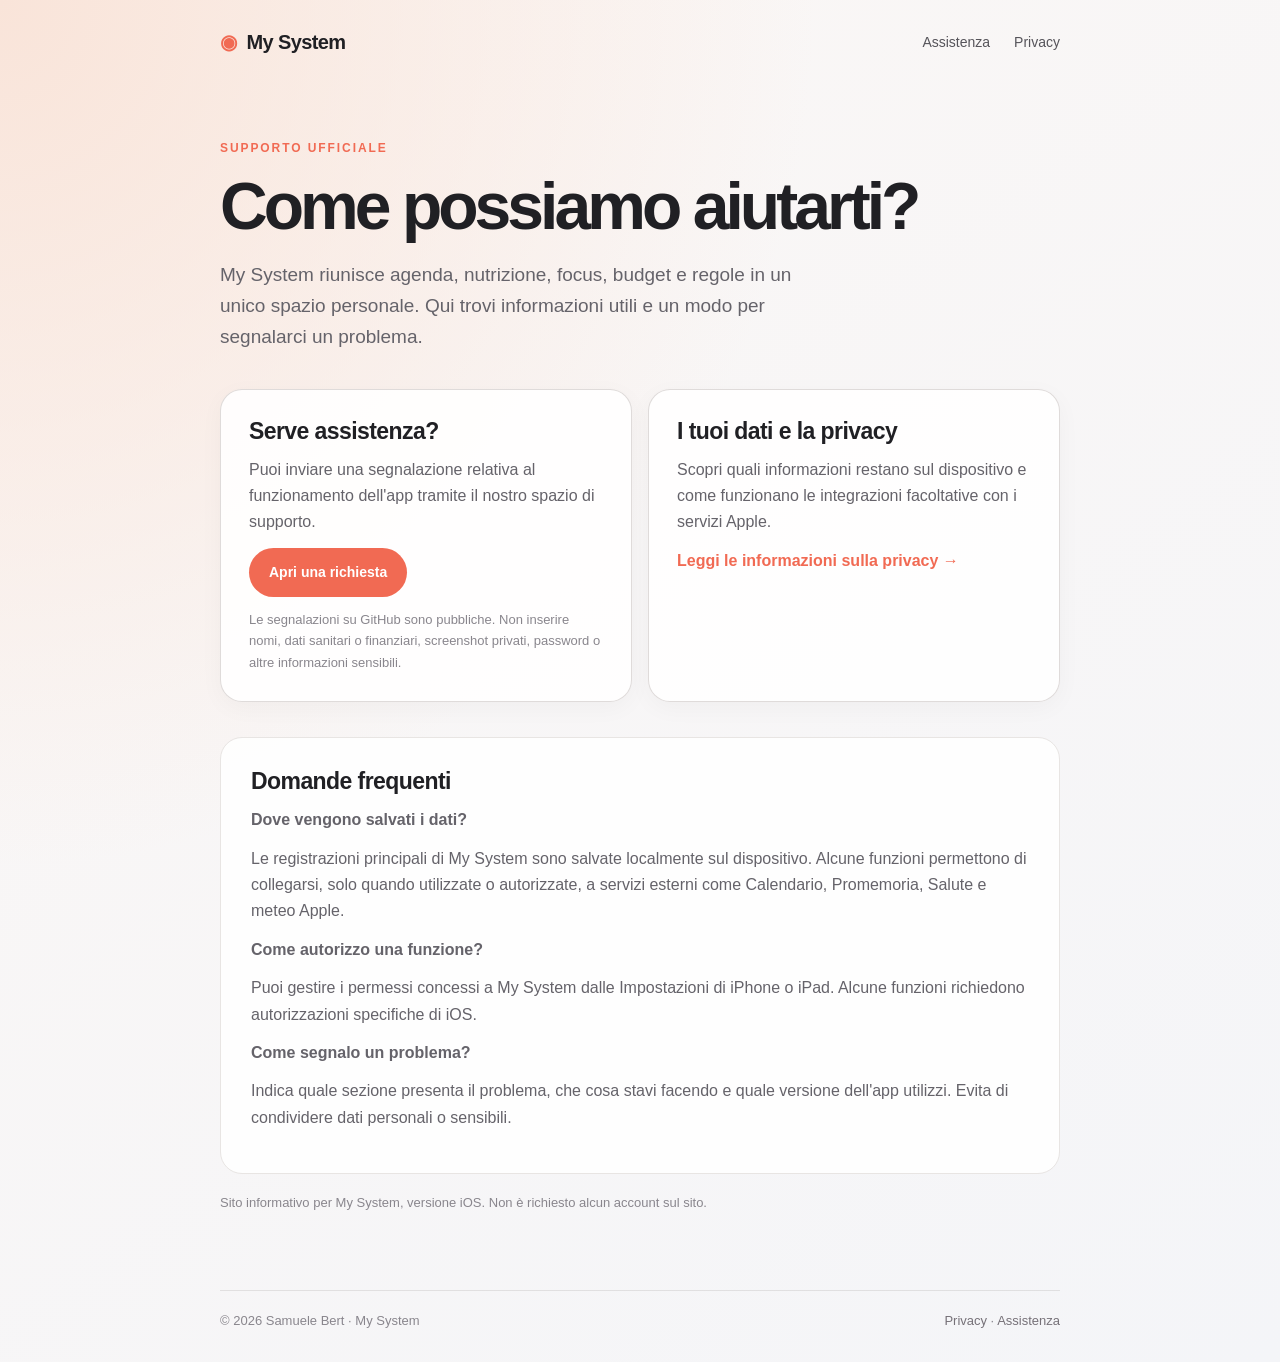
==== index.html @ 3a421526 "Add My System public support and privacy website: index.html" ====
<!doctype html><html lang="it"><head><meta charset="utf-8"><meta name="viewport" content="width=device-width,initial-scale=1"><meta name="description" content="Assistenza e informazioni per My System, l'app per agenda, nutrizione, focus, budget e regole."><title>Assistenza · My System</title><link rel="stylesheet" href="style.css"></head><body><nav><a class="brand" href="./">My System</a><div class="links"><a href="./" aria-current="page">Assistenza</a><a href="privacy.html">Privacy</a></div></nav><main><span class="eyebrow">Supporto ufficiale</span><h1>Come possiamo aiutarti?</h1><p class="lead">My System riunisce agenda, nutrizione, focus, budget e regole in un unico spazio personale. Qui trovi informazioni utili e un modo per segnalarci un problema.</p><div class="cards"><article class="card"><h2>Serve assistenza?</h2><p>Puoi inviare una segnalazione relativa al funzionamento dell'app tramite il nostro spazio di supporto.</p><p><a class="button" href="https://github.com/samuele-bert/mysystem-support/issues/new/choose">Apri una richiesta</a></p><p class="subtle">Le segnalazioni su GitHub sono pubbliche. Non inserire nomi, dati sanitari o finanziari, screenshot privati, password o altre informazioni sensibili.</p></article><article class="card"><h2>I tuoi dati e la privacy</h2><p>Scopri quali informazioni restano sul dispositivo e come funzionano le integrazioni facoltative con i servizi Apple.</p><p><a href="privacy.html">Leggi le informazioni sulla privacy →</a></p></article></div><section class="section"><h2>Domande frequenti</h2><p><strong>Dove vengono salvati i dati?</strong></p><p>Le registrazioni principali di My System sono salvate localmente sul dispositivo. Alcune funzioni permettono di collegarsi, solo quando utilizzate o autorizzate, a servizi esterni come Calendario, Promemoria, Salute e meteo Apple.</p><p><strong>Come autorizzo una funzione?</strong></p><p>Puoi gestire i permessi concessi a My System dalle Impostazioni di iPhone o iPad. Alcune funzioni richiedono autorizzazioni specifiche di iOS.</p><p><strong>Come segnalo un problema?</strong></p><p>Indica quale sezione presenta il problema, che cosa stavi facendo e quale versione dell'app utilizzi. Evita di condividere dati personali o sensibili.</p></section><p class="subtle">Sito informativo per My System, versione iOS. Non è richiesto alcun account sul sito.</p></main><footer><span>© 2026 Samuele Bert · My System</span><span><a href="privacy.html">Privacy</a> · <a href="./">Assistenza</a></span></footer></body></html>
---- style.css ----
:root{color-scheme:light dark;--ink:#202024;--muted:#74747b;--line:#e8e5e3;--coral:#f16a53;--bg:#faf8f7;--card:#fff}*{box-sizing:border-box}html{font-family:-apple-system,BlinkMacSystemFont,"SF Pro Display","Helvetica Neue",sans-serif;scroll-behavior:smooth}body{margin:0;color:var(--ink);background:radial-gradient(ellipse at top left,#f9e4d9 0,transparent 45%),linear-gradient(145deg,#fbf7f5,#f4f5f8);min-height:100vh}a{color:inherit}nav,main,footer{width:min(840px,calc(100% - 40px));margin:auto}nav{display:flex;align-items:center;justify-content:space-between;padding:30px 0 12px;gap:20px}.brand{font-size:20px;font-weight:750;letter-spacing:-.6px;text-decoration:none}.brand::before{content:"◉";color:var(--coral);margin-right:10px}nav .links{display:flex;gap:24px}nav .links a{text-decoration:none;font-size:14px;color:#56545a}nav .links a:hover{color:var(--coral)}main{padding:72px 0 64px}.eyebrow{color:var(--coral);font-size:12px;letter-spacing:.16em;font-weight:750;text-transform:uppercase}h1{font-size:clamp(42px,7vw,66px);letter-spacing:-.06em;line-height:1.04;margin:16px 0 18px}h2{font-size:23px;letter-spacing:-.025em;margin:0 0 12px}p{line-height:1.65;color:#65636a;margin:0 0 12px}.lead{font-size:19px;max-width:620px;margin:0 0 36px}.cards{display:grid;grid-template-columns:repeat(2,minmax(0,1fr));gap:16px;margin:35px 0}.card{background:rgba(255,255,255,.88);border:1px solid rgba(220,216,214,.9);box-shadow:0 6px 25px rgba(41,30,25,.035);border-radius:22px;padding:28px}.card p:last-child{margin-bottom:0}.card a{color:var(--coral);font-weight:650;text-decoration:none}.subtle{color:#89868d;font-size:13px}.button{display:inline-block;background:var(--coral);color:#fff!important;text-decoration:none;font-size:14px;padding:13px 20px;border-radius:999px;font-weight:700}.section{background:rgba(255,255,255,.88);border:1px solid var(--line);border-radius:22px;padding:30px;margin:18px 0}.section h2{margin-bottom:12px}.section ul{color:#65636a;line-height:1.75;padding-left:22px}.section li{margin:6px 0}footer{border-top:1px solid rgba(160,155,155,.25);padding:22px 0 34px;color:#89868d;font-size:13px;display:flex;justify-content:space-between;gap:16px;flex-wrap:wrap}footer a{text-decoration:none;color:#767178}@media(max-width:620px){nav{padding-top:22px}.cards{grid-template-columns:1fr}main{padding:45px 0}.card,.section{padding:23px}nav .links{gap:14px}}@media(prefers-color-scheme:dark){:root{--ink:#f5f3f3;--muted:#bdb8b8;--line:#464145;--bg:#222126;--card:#2e292c}body{background:radial-gradient(ellipse at top left,#452f2c 0,transparent 48%),linear-gradient(145deg,#212024,#28262d)}nav .links a,.subtle,footer,footer a{color:#b9b4b7}p,.section ul{color:#c9c4c6}.card,.section{background:#302d32;border-color:#494349}.brand{color:#fafafa}}
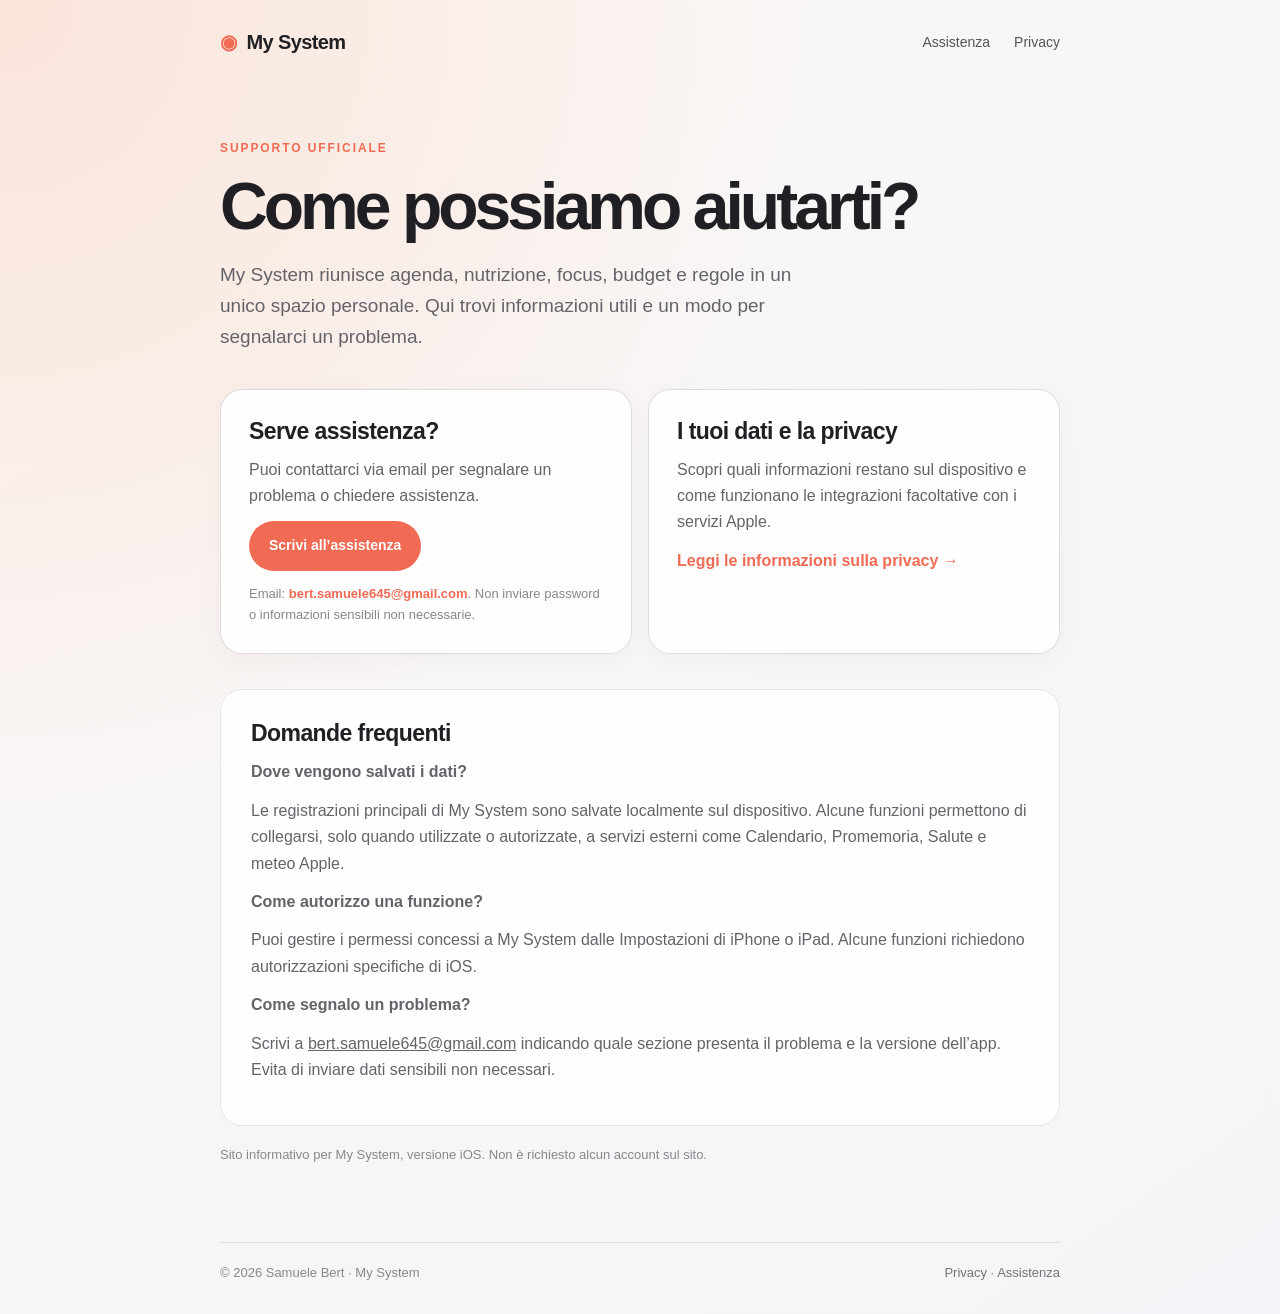
==== commit 6e50540b: "Add My System support contact to index.html" ====
--- a/index.html
+++ b/index.html
@@ -1 +1 @@
-<!doctype html><html lang="it"><head><meta charset="utf-8"><meta name="viewport" content="width=device-width,initial-scale=1"><meta name="description" content="Assistenza e informazioni per My System, l'app per agenda, nutrizione, focus, budget e regole."><title>Assistenza · My System</title><link rel="stylesheet" href="style.css"></head><body><nav><a class="brand" href="./">My System</a><div class="links"><a href="./" aria-current="page">Assistenza</a><a href="privacy.html">Privacy</a></div></nav><main><span class="eyebrow">Supporto ufficiale</span><h1>Come possiamo aiutarti?</h1><p class="lead">My System riunisce agenda, nutrizione, focus, budget e regole in un unico spazio personale. Qui trovi informazioni utili e un modo per segnalarci un problema.</p><div class="cards"><article class="card"><h2>Serve assistenza?</h2><p>Puoi inviare una segnalazione relativa al funzionamento dell'app tramite il nostro spazio di supporto.</p><p><a class="button" href="https://github.com/samuele-bert/mysystem-support/issues/new/choose">Apri una richiesta</a></p><p class="subtle">Le segnalazioni su GitHub sono pubbliche. Non inserire nomi, dati sanitari o finanziari, screenshot privati, password o altre informazioni sensibili.</p></article><article class="card"><h2>I tuoi dati e la privacy</h2><p>Scopri quali informazioni restano sul dispositivo e come funzionano le integrazioni facoltative con i servizi Apple.</p><p><a href="privacy.html">Leggi le informazioni sulla privacy →</a></p></article></div><section class="section"><h2>Domande frequenti</h2><p><strong>Dove vengono salvati i dati?</strong></p><p>Le registrazioni principali di My System sono salvate localmente sul dispositivo. Alcune funzioni permettono di collegarsi, solo quando utilizzate o autorizzate, a servizi esterni come Calendario, Promemoria, Salute e meteo Apple.</p><p><strong>Come autorizzo una funzione?</strong></p><p>Puoi gestire i permessi concessi a My System dalle Impostazioni di iPhone o iPad. Alcune funzioni richiedono autorizzazioni specifiche di iOS.</p><p><strong>Come segnalo un problema?</strong></p><p>Indica quale sezione presenta il problema, che cosa stavi facendo e quale versione dell'app utilizzi. Evita di condividere dati personali o sensibili.</p></section><p class="subtle">Sito informativo per My System, versione iOS. Non è richiesto alcun account sul sito.</p></main><footer><span>© 2026 Samuele Bert · My System</span><span><a href="privacy.html">Privacy</a> · <a href="./">Assistenza</a></span></footer></body></html>+<!doctype html><html lang="it"><head><meta charset="utf-8"><meta name="viewport" content="width=device-width,initial-scale=1"><meta name="description" content="Assistenza e informazioni per My System, l'app per agenda, nutrizione, focus, budget e regole."><title>Assistenza · My System</title><link rel="stylesheet" href="style.css"></head><body><nav><a class="brand" href="./">My System</a><div class="links"><a href="./" aria-current="page">Assistenza</a><a href="privacy.html">Privacy</a></div></nav><main><span class="eyebrow">Supporto ufficiale</span><h1>Come possiamo aiutarti?</h1><p class="lead">My System riunisce agenda, nutrizione, focus, budget e regole in un unico spazio personale. Qui trovi informazioni utili e un modo per segnalarci un problema.</p><div class="cards"><article class="card"><h2>Serve assistenza?</h2><p>Puoi contattarci via email per segnalare un problema o chiedere assistenza.</p><p><a class="button" href="mailto:bert.samuele645@gmail.com?subject=Assistenza%20My%20System">Scrivi all’assistenza</a></p><p class="subtle">Email: <a href="mailto:bert.samuele645@gmail.com">bert.samuele645@gmail.com</a>. Non inviare password o informazioni sensibili non necessarie.</p></article><article class="card"><h2>I tuoi dati e la privacy</h2><p>Scopri quali informazioni restano sul dispositivo e come funzionano le integrazioni facoltative con i servizi Apple.</p><p><a href="privacy.html">Leggi le informazioni sulla privacy →</a></p></article></div><section class="section"><h2>Domande frequenti</h2><p><strong>Dove vengono salvati i dati?</strong></p><p>Le registrazioni principali di My System sono salvate localmente sul dispositivo. Alcune funzioni permettono di collegarsi, solo quando utilizzate o autorizzate, a servizi esterni come Calendario, Promemoria, Salute e meteo Apple.</p><p><strong>Come autorizzo una funzione?</strong></p><p>Puoi gestire i permessi concessi a My System dalle Impostazioni di iPhone o iPad. Alcune funzioni richiedono autorizzazioni specifiche di iOS.</p><p><strong>Come segnalo un problema?</strong></p><p>Scrivi a <a href="mailto:bert.samuele645@gmail.com">bert.samuele645@gmail.com</a> indicando quale sezione presenta il problema e la versione dell’app. Evita di inviare dati sensibili non necessari.</p></section><p class="subtle">Sito informativo per My System, versione iOS. Non è richiesto alcun account sul sito.</p></main><footer><span>© 2026 Samuele Bert · My System</span><span><a href="privacy.html">Privacy</a> · <a href="./">Assistenza</a></span></footer></body></html>
